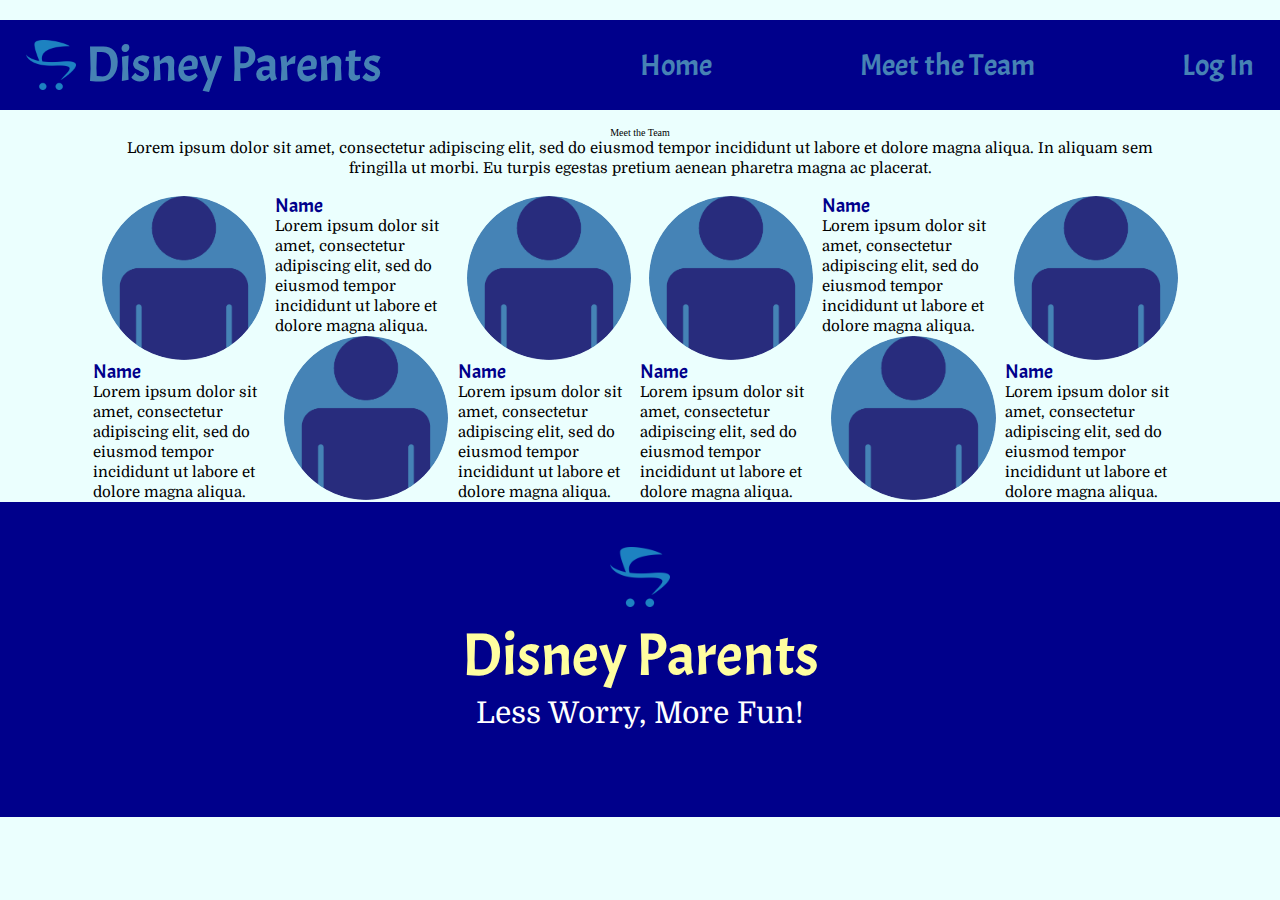
==== about.html @ 9bafa4a0 "Made further progress with the about page css" ====
<!doctype html>

<html lang="en">
<head>
    <meta charset="utf-8">

    <title>Meet the Team</title>
    <link rel="stylesheet" href="css/index.css">  
    <link href="https://fonts.googleapis.com/css?family=Domine&display=swap" rel="stylesheet">
    <link href="https://fonts.googleapis.com/css?family=Acme|Domine&display=swap" rel="stylesheet">
    <meta name="viewport" content="width=device-width, initial-scale=1.0">

</head>

<body>
    <section id="Header">

        <div id="LogoContainer">
            <img src="./images/Logo Image.png" alt="Logo of stylized stroller">
            <h2>Disney Parents</h2>
        </div>
        
        <nav>
            <a href="index.html">Home</a>
            <a href="about.html">Meet the Team</a>
            <a href="#">Log In</a>
        </nav>

    </section>

    <section id="MainContent">

        <div class="AboutHeader">
            <h1>Meet the Team</h1>
            <p>Lorem ipsum dolor sit amet, consectetur adipiscing elit, sed do eiusmod tempor incididunt ut labore et dolore magna aliqua. In aliquam sem fringilla ut morbi. Eu turpis egestas pretium aenean pharetra magna ac placerat.</p>
        </div>
       
        <div class="AboutContent">
          
            <div class="Profile first">
                <div class="AboutPicture">
                    <img src="./images/Placeholder.png" alt="photo of team member">
                </div>

                <div class="AboutBio">
                    <h3>Name</h3>
                    <p>Lorem ipsum dolor sit amet, consectetur adipiscing elit, sed do eiusmod tempor incididunt ut labore et dolore magna aliqua.</p>
                </div>
            </div>
           
            <div class="Profile second">
                <div class="AboutPicture">
                    <img src="./images/Placeholder.png" alt="photo of team member">
                </div>

                <div class="AboutBio">
                    <h3>Name</h3>
                    <p>Lorem ipsum dolor sit amet, consectetur adipiscing elit, sed do eiusmod tempor incididunt ut labore et dolore magna aliqua.</p>
                </div>
            </div>
           
            <div class="Profile first">
                <div class="AboutPicture">
                    <img src="./images/Placeholder.png" alt="photo of team member">
                </div>

                <div class="AboutBio">
                    <h3>Name</h3>
                    <p>Lorem ipsum dolor sit amet, consectetur adipiscing elit, sed do eiusmod tempor incididunt ut labore et dolore magna aliqua.</p>
                </div>
            </div>

            <div class="Profile first">
                <div class="AboutPicture">
                    <img src="./images/Placeholder.png" alt="photo of team member">
                </div>

                <div class="AboutBio">
                    <h3>Name</h3>
                    <p>Lorem ipsum dolor sit amet, consectetur adipiscing elit, sed do eiusmod tempor incididunt ut labore et dolore magna aliqua.</p>
                </div>
            </div>
           
            <div class="Profile second">
                <div class="AboutPicture">
                    <img src="./images/Placeholder.png" alt="photo of team member">
                </div>

                <div class="AboutBio">
                    <h3>Name</h3>
                    <p>Lorem ipsum dolor sit amet, consectetur adipiscing elit, sed do eiusmod tempor incididunt ut labore et dolore magna aliqua.</p>
                </div>
            </div>
           
            <div class="Profile first">
                <div class="AboutPicture">
                    <img src="./images/Placeholder.png" alt="photo of team member">
                </div>

                <div class="AboutBio">
                    <h3>Name</h3>
                    <p>Lorem ipsum dolor sit amet, consectetur adipiscing elit, sed do eiusmod tempor incididunt ut labore et dolore magna aliqua.</p>
                </div>
            </div>
       
        </div> 
      
    </section>

    <div id="Footer">
        <img src="./images/Logo Image.png" alt="Logo of stylized stroller">
        <h2>Disney Parents</h2>
        <p>Less Worry, More Fun!</p>

    </div>

   </body>
---- css/index.css ----
/* http://meyerweb.com/eric/tools/css/reset/ 
   v2.0 | 20110126
   License: none (public domain)
*/
html,
body,
div,
span,
applet,
object,
iframe,
h1,
h2,
h3,
h4,
h5,
h6,
p,
blockquote,
pre,
a,
abbr,
acronym,
address,
big,
cite,
code,
del,
dfn,
em,
img,
ins,
kbd,
q,
s,
samp,
small,
strike,
strong,
sub,
sup,
tt,
var,
b,
u,
i,
center,
dl,
dt,
dd,
ol,
ul,
li,
fieldset,
form,
label,
legend,
table,
caption,
tbody,
tfoot,
thead,
tr,
th,
td,
article,
aside,
canvas,
details,
embed,
figure,
figcaption,
footer,
header,
hgroup,
menu,
nav,
output,
ruby,
section,
summary,
time,
mark,
audio,
video {
  margin: 0;
  padding: 0;
  border: 0;
  font-size: 100%;
  font: inherit;
  vertical-align: baseline;
}
/* HTML5 display-role reset for older browsers */
article,
aside,
details,
figcaption,
figure,
footer,
header,
hgroup,
menu,
nav,
section {
  display: block;
}
body {
  line-height: 1;
}
ol,
ul {
  list-style: none;
}
blockquote,
q {
  quotes: none;
}
blockquote:before,
blockquote:after,
q:before,
q:after {
  content: '';
  content: none;
}
table {
  border-collapse: collapse;
  border-spacing: 0;
}
/* General Styles */
html {
  font-size: 62.5%;
}
body {
  width: 100%;
  margin: 0, auto;
  background-color: #EBFFFE;
}
h2 {
  font-family: 'Acme';
  color: Darkblue;
  font-size: 4rem;
}
h3 {
  font-family: 'Acme';
  color: Darkblue;
  font-size: 2rem;
}
p {
  font-family: 'Domine';
  font-size: 1.5rem;
  line-height: 2rem;
}
.button {
  display: block;
  background-color: #FFFEA0;
  border: solid #C4BA20 2px;
  margin: 11px 0;
  text-align: center;
  padding: 10px 0;
  cursor: pointer;
  width: 32%;
  height: 6vh;
  font-size: 4rem;
  border-radius: 10px;
}
.button a {
  text-decoration: none;
  color: #7A7300;
  font-family: 'Acme';
}
.button:hover {
  background-color: white;
  border-color: #FFFEA0;
}
.button:hover a {
  color: #FFFEA0;
}
#Header {
  display: flex;
  height: 10vh;
  padding: 0 2%;
  margin-top: 20px;
  align-items: center;
  justify-content: space-between;
  background-color: darkblue;
}
#Header #LogoContainer {
  display: flex;
  align-items: center;
}
#Header #LogoContainer img {
  width: 50px;
  height: 50px;
}
#Header #LogoContainer h2 {
  font-size: 5rem;
  margin: 0 10px;
  color: steelblue;
  font-family: 'Acme';
}
#Header nav {
  width: 50%;
  display: flex;
  justify-content: space-between;
}
#Header nav a {
  font-family: 'Acme';
  font-size: 3rem;
  text-decoration: none;
  color: steelblue;
}
#Header nav a:hover {
  color: #FFFEA0;
}
#Footer {
  width: 100%;
  height: 30vh;
  padding-top: 5vh;
  background-color: Darkblue;
  display: flex;
  flex-direction: column;
  align-items: center;
}
#Footer img {
  width: 60px;
  height: 60px;
}
#Footer h2 {
  color: #FFFEA0;
  font-size: 6rem;
  padding: 2vh 0;
}
#Footer p {
  color: white;
  font-size: 3rem;
}
#MainContent {
  width: 95%;
  margin: 0 auto;
  display: flex;
  flex-direction: column;
  justify-content: center;
  align-items: center;
}
#MainContent .FirstSignUp {
  width: 80%;
  padding: 3vh 0.5%;
  margin: 2vh 0;
  background-color: lightblue;
  display: flex;
  flex-direction: column;
  justify-content: center;
  align-items: center;
  border-radius: 10px;
}
#MainContent .FirstSignUp .bodyImage {
  width: 98%;
  margin-bottom: 2vh;
}
#MainContent .FirstSignUp .bodyImage img {
  width: 100%;
  border: solid Darkblue 2px;
}
#MainContent .FirstSignUp p {
  width: 98%;
  margin: 1.5vh 0;
  text-align: justify;
  color: Darkblue;
}
#MainContent .AboutHeader {
  display: flex;
  flex-direction: column;
  align-items: center;
  width: 85%;
  margin: 2vh 0;
}
#MainContent .AboutHeader p {
  text-align: center;
}
#MainContent .AboutContent {
  width: 90%;
  display: flex;
}
#MainContent .AboutContent .Profile {
  width: 30%;
  display: flex;
  justify-content: center;
  align-items: center;
}
#MainContent .AboutContent .Profile .AboutPicture {
  width: 90%;
}
#MainContent .AboutContent .Profile .AboutPicture img {
  width: 100%;
  height: auto;
  border-radius: 50%;
}
#MainContent .AboutContent .Profile.first {
  flex-direction: column;
}
#MainContent .AboutContent .Profile.second {
  flex-direction: column-reverse;
}
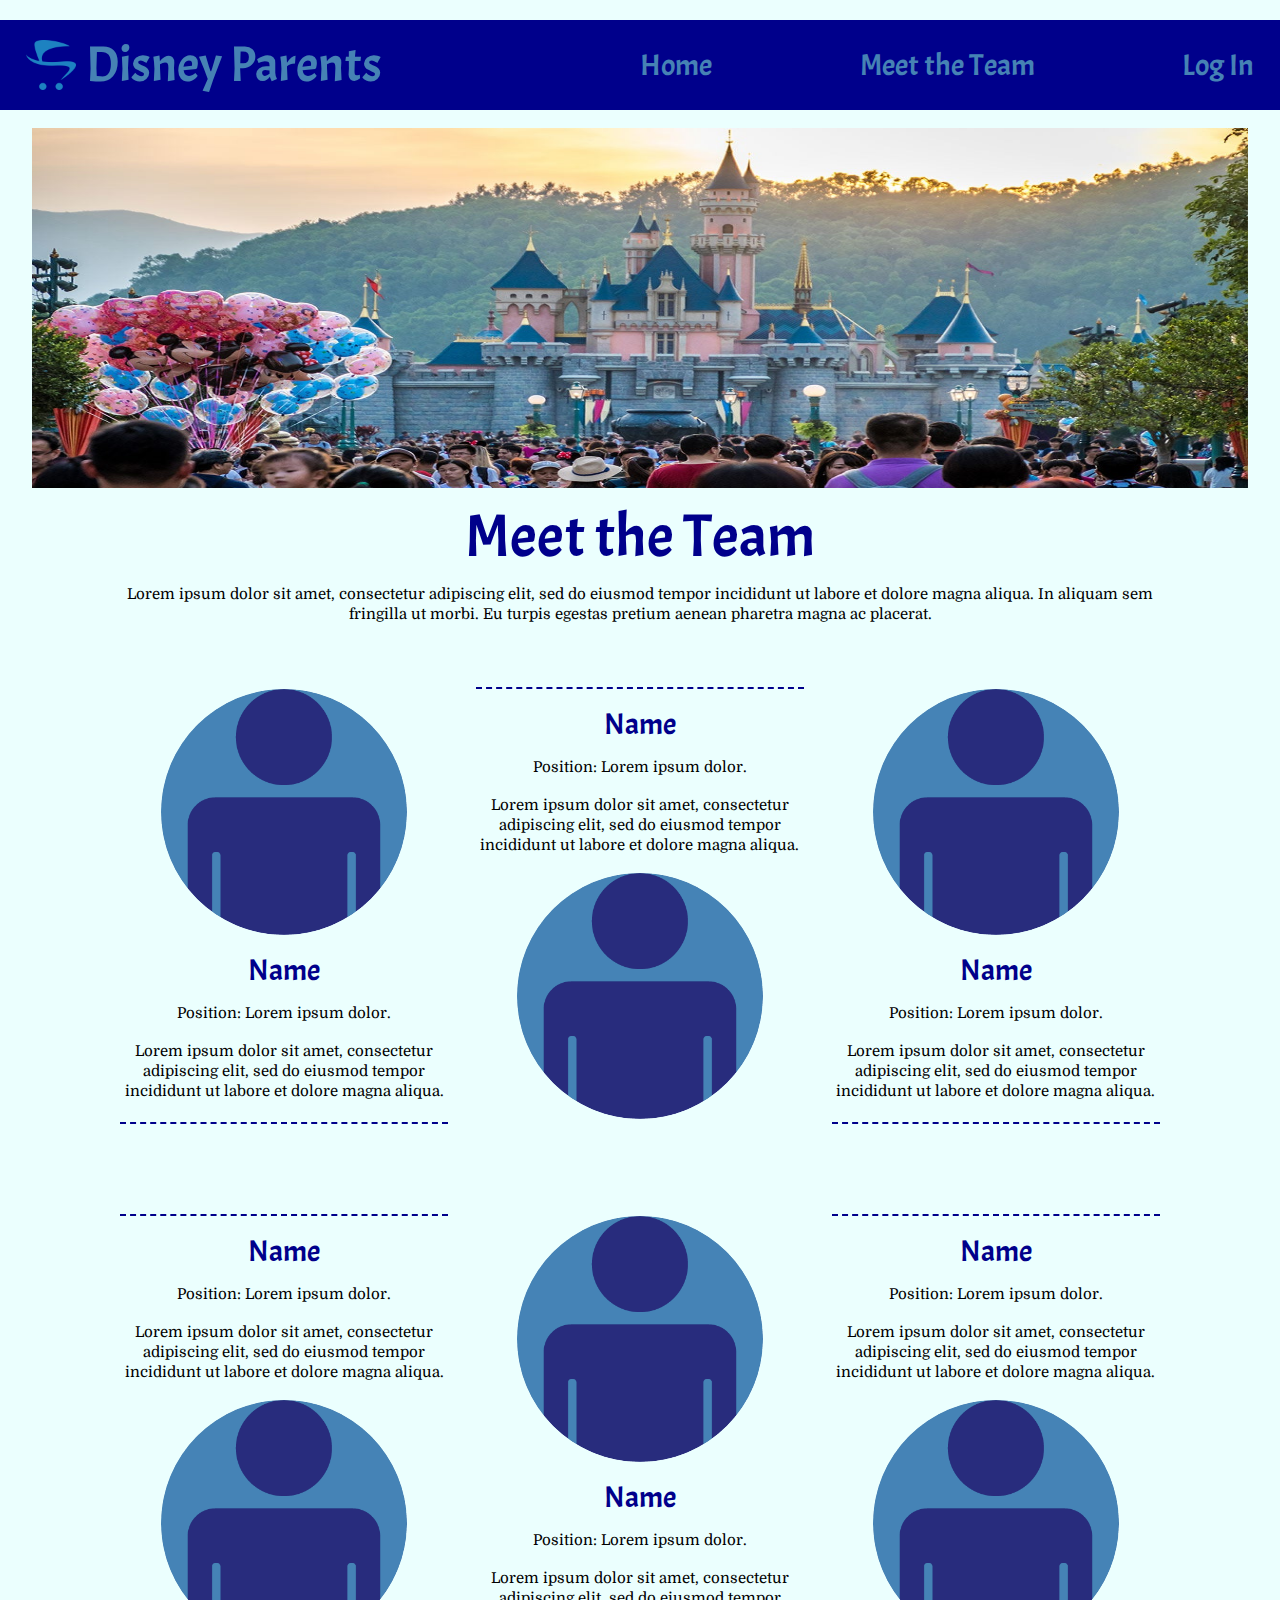
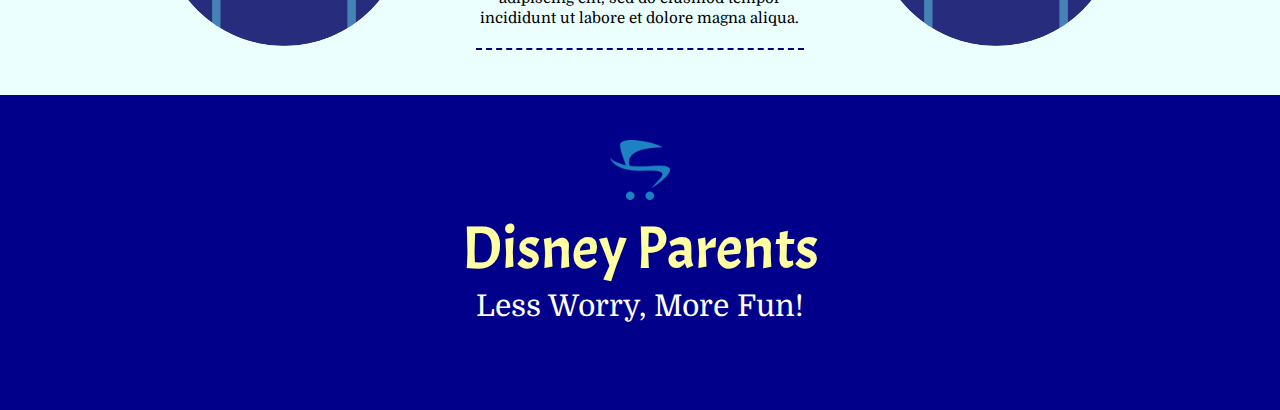
==== commit d0922e72: "Completed media queries for 800px, 700px, and 500px sizes as well as minor edits for further streaml" ====
--- a/about.html
+++ b/about.html
@@ -30,6 +30,10 @@
 
     <section id="MainContent">
 
+        <div id="AboutImage">
+            <img src="./images/DisneyImage1.jpg" alt="">
+        </div>
+
         <div class="AboutHeader">
             <h1>Meet the Team</h1>
             <p>Lorem ipsum dolor sit amet, consectetur adipiscing elit, sed do eiusmod tempor incididunt ut labore et dolore magna aliqua. In aliquam sem fringilla ut morbi. Eu turpis egestas pretium aenean pharetra magna ac placerat.</p>
@@ -44,6 +48,7 @@
 
                 <div class="AboutBio">
                     <h3>Name</h3>
+                    <p>Position: Lorem ipsum dolor.</p>
                     <p>Lorem ipsum dolor sit amet, consectetur adipiscing elit, sed do eiusmod tempor incididunt ut labore et dolore magna aliqua.</p>
                 </div>
             </div>
@@ -55,6 +60,7 @@
 
                 <div class="AboutBio">
                     <h3>Name</h3>
+                    <p>Position: Lorem ipsum dolor.</p>
                     <p>Lorem ipsum dolor sit amet, consectetur adipiscing elit, sed do eiusmod tempor incididunt ut labore et dolore magna aliqua.</p>
                 </div>
             </div>
@@ -66,10 +72,23 @@
 
                 <div class="AboutBio">
                     <h3>Name</h3>
+                    <p>Position: Lorem ipsum dolor.</p>
                     <p>Lorem ipsum dolor sit amet, consectetur adipiscing elit, sed do eiusmod tempor incididunt ut labore et dolore magna aliqua.</p>
                 </div>
             </div>
 
+            <div class="Profile second">
+                <div class="AboutPicture">
+                    <img src="./images/Placeholder.png" alt="photo of team member">
+                </div>
+
+                <div class="AboutBio">
+                    <h3>Name</h3>
+                    <p>Position: Lorem ipsum dolor.</p>
+                    <p>Lorem ipsum dolor sit amet, consectetur adipiscing elit, sed do eiusmod tempor incididunt ut labore et dolore magna aliqua.</p>
+                </div>
+            </div>
+           
             <div class="Profile first">
                 <div class="AboutPicture">
                     <img src="./images/Placeholder.png" alt="photo of team member">
@@ -77,6 +96,7 @@
 
                 <div class="AboutBio">
                     <h3>Name</h3>
+                    <p>Position: Lorem ipsum dolor.</p>
                     <p>Lorem ipsum dolor sit amet, consectetur adipiscing elit, sed do eiusmod tempor incididunt ut labore et dolore magna aliqua.</p>
                 </div>
             </div>
@@ -88,17 +108,7 @@
 
                 <div class="AboutBio">
                     <h3>Name</h3>
-                    <p>Lorem ipsum dolor sit amet, consectetur adipiscing elit, sed do eiusmod tempor incididunt ut labore et dolore magna aliqua.</p>
-                </div>
-            </div>
-           
-            <div class="Profile first">
-                <div class="AboutPicture">
-                    <img src="./images/Placeholder.png" alt="photo of team member">
-                </div>
-
-                <div class="AboutBio">
-                    <h3>Name</h3>
+                    <p>Position: Lorem ipsum dolor.</p>
                     <p>Lorem ipsum dolor sit amet, consectetur adipiscing elit, sed do eiusmod tempor incididunt ut labore et dolore magna aliqua.</p>
                 </div>
             </div>
--- a/css/index.css
+++ b/css/index.css
@@ -1,3 +1,33 @@
+.buttonMix {
+  display: block;
+  background-color: #FFFEA0;
+  border: solid #C4BA20 2px;
+  margin: 11px 0;
+  text-align: center;
+  padding: 10px 0;
+  cursor: pointer;
+  width: 30%;
+  height: 6vh;
+  font-size: 4rem;
+  border-radius: 10px;
+}
+@media (max-width: 700px) {
+  .buttonMix {
+    width: 75%;
+  }
+}
+.buttonMix a {
+  text-decoration: none;
+  color: #7A7300;
+  font-family: 'Acme';
+}
+.buttonMix:hover {
+  background-color: white;
+  border-color: #FFFEA0;
+}
+.buttonMix:hover a {
+  color: #FFFEA0;
+}
 /* http://meyerweb.com/eric/tools/css/reset/ 
    v2.0 | 20110126
    License: none (public domain)
@@ -135,6 +165,11 @@
   margin: 0, auto;
   background-color: #EBFFFE;
 }
+h1 {
+  font-family: 'Acme';
+  color: Darkblue;
+  font-size: 6rem;
+}
 h2 {
   font-family: 'Acme';
   color: Darkblue;
@@ -143,14 +178,173 @@
 h3 {
   font-family: 'Acme';
   color: Darkblue;
-  font-size: 2rem;
+  font-size: 3rem;
 }
 p {
   font-family: 'Domine';
   font-size: 1.5rem;
   line-height: 2rem;
 }
-.button {
+#Header {
+  display: flex;
+  height: 10vh;
+  padding: 0 2%;
+  margin-top: 20px;
+  align-items: center;
+  justify-content: space-between;
+  background-color: darkblue;
+}
+@media (max-width: 700px) {
+  #Header {
+    flex-direction: column;
+    height: auto;
+    padding: 2vh 0;
+  }
+}
+#Header #LogoContainer {
+  display: flex;
+  align-items: center;
+}
+#Header #LogoContainer img {
+  width: 50px;
+  height: 50px;
+}
+#Header #LogoContainer h2 {
+  font-size: 5rem;
+  margin: 0 10px;
+  color: steelblue;
+  font-family: 'Acme';
+}
+@media (max-width: 800px) {
+  #Header #LogoContainer h2 {
+    font-size: 4rem;
+  }
+}
+#Header nav {
+  width: 50%;
+  display: flex;
+  justify-content: space-between;
+}
+@media (max-width: 700px) {
+  #Header nav {
+    width: 90%;
+    margin-top: 2vh;
+  }
+}
+@media (max-width: 500px) {
+  #Header nav {
+    flex-direction: column;
+    width: 100%;
+    align-items: center;
+    border: steelblue solid 1px;
+  }
+}
+#Header nav a {
+  font-family: 'Acme';
+  font-size: 3rem;
+  text-decoration: none;
+  color: steelblue;
+}
+@media (max-width: 500px) {
+  #Header nav a {
+    border: steelblue solid 1px;
+    padding: 1vh 0;
+    width: 100%;
+    text-align: center;
+  }
+}
+#Header nav a:hover {
+  color: #FFFEA0;
+}
+#Footer {
+  width: 100%;
+  height: 30vh;
+  padding-top: 5vh;
+  background-color: Darkblue;
+  display: flex;
+  flex-direction: column;
+  align-items: center;
+}
+#Footer img {
+  width: 60px;
+  height: 60px;
+}
+#Footer h2 {
+  color: #FFFEA0;
+  font-size: 6rem;
+  padding: 2vh 0;
+}
+#Footer p {
+  color: white;
+  font-size: 3rem;
+}
+/* Page Styles */
+#MainContent {
+  width: 95%;
+  margin: 0 auto;
+  display: flex;
+  flex-direction: column;
+  justify-content: center;
+  align-items: center;
+}
+@media (max-width: 500px) {
+  #MainContent {
+    width: 100%;
+  }
+}
+#MainContent .FirstSignUp {
+  width: 80%;
+  padding: 3vh 0.5%;
+  margin: 2vh 0;
+  background-color: lightblue;
+  display: flex;
+  flex-direction: column;
+  justify-content: center;
+  align-items: center;
+  border-radius: 10px;
+}
+@media (max-width: 700px) {
+  #MainContent .FirstSignUp {
+    width: 95%;
+  }
+}
+@media (max-width: 500px) {
+  #MainContent .FirstSignUp {
+    width: 100%;
+    border-radius: 0px;
+  }
+}
+#MainContent .FirstSignUp .bodyImage {
+  width: 98%;
+  margin-bottom: 2vh;
+}
+@media (max-width: 500px) {
+  #MainContent .FirstSignUp .bodyImage {
+    width: 100%;
+  }
+}
+#MainContent .FirstSignUp .bodyImage img {
+  width: 100%;
+  border: solid Darkblue 2px;
+}
+@media (max-width: 500px) {
+  #MainContent .FirstSignUp .bodyImage img {
+    border-left: none;
+    border-right: none;
+  }
+}
+#MainContent .FirstSignUp p {
+  width: 98%;
+  margin: 1.5vh 0;
+  text-align: justify;
+  color: Darkblue;
+}
+@media (max-width: 500px) {
+  #MainContent .FirstSignUp p {
+    width: 90%;
+  }
+}
+#MainContent .FirstSignUp .button {
   display: block;
   background-color: #FFFEA0;
   border: solid #C4BA20 2px;
@@ -158,114 +352,37 @@
   text-align: center;
   padding: 10px 0;
   cursor: pointer;
-  width: 32%;
+  width: 30%;
   height: 6vh;
   font-size: 4rem;
   border-radius: 10px;
 }
-.button a {
+@media (max-width: 700px) {
+  #MainContent .FirstSignUp .button {
+    width: 75%;
+  }
+}
+#MainContent .FirstSignUp .button a {
   text-decoration: none;
   color: #7A7300;
   font-family: 'Acme';
 }
-.button:hover {
+#MainContent .FirstSignUp .button:hover {
   background-color: white;
   border-color: #FFFEA0;
 }
-.button:hover a {
+#MainContent .FirstSignUp .button:hover a {
   color: #FFFEA0;
 }
-#Header {
-  display: flex;
-  height: 10vh;
-  padding: 0 2%;
-  margin-top: 20px;
-  align-items: center;
-  justify-content: space-between;
-  background-color: darkblue;
-}
-#Header #LogoContainer {
-  display: flex;
-  align-items: center;
-}
-#Header #LogoContainer img {
-  width: 50px;
-  height: 50px;
-}
-#Header #LogoContainer h2 {
-  font-size: 5rem;
-  margin: 0 10px;
-  color: steelblue;
-  font-family: 'Acme';
-}
-#Header nav {
-  width: 50%;
-  display: flex;
-  justify-content: space-between;
-}
-#Header nav a {
-  font-family: 'Acme';
-  font-size: 3rem;
-  text-decoration: none;
-  color: steelblue;
-}
-#Header nav a:hover {
-  color: #FFFEA0;
-}
-#Footer {
-  width: 100%;
-  height: 30vh;
-  padding-top: 5vh;
-  background-color: Darkblue;
-  display: flex;
-  flex-direction: column;
-  align-items: center;
-}
-#Footer img {
-  width: 60px;
-  height: 60px;
-}
-#Footer h2 {
-  color: #FFFEA0;
-  font-size: 6rem;
-  padding: 2vh 0;
-}
-#Footer p {
-  color: white;
-  font-size: 3rem;
-}
-#MainContent {
-  width: 95%;
-  margin: 0 auto;
-  display: flex;
-  flex-direction: column;
-  justify-content: center;
-  align-items: center;
-}
-#MainContent .FirstSignUp {
-  width: 80%;
-  padding: 3vh 0.5%;
-  margin: 2vh 0;
-  background-color: lightblue;
-  display: flex;
-  flex-direction: column;
-  justify-content: center;
-  align-items: center;
-  border-radius: 10px;
-}
-#MainContent .FirstSignUp .bodyImage {
-  width: 98%;
-  margin-bottom: 2vh;
-}
-#MainContent .FirstSignUp .bodyImage img {
-  width: 100%;
-  border: solid Darkblue 2px;
-}
-#MainContent .FirstSignUp p {
-  width: 98%;
-  margin: 1.5vh 0;
-  text-align: justify;
-  color: Darkblue;
+#MainContent #AboutImage {
+  width: 100%;
+  height: 40vh;
+  margin-top: 2vh;
+}
+#MainContent #AboutImage img {
+  width: 100%;
+  height: 40vh;
+  object-fit: fill;
 }
 #MainContent .AboutHeader {
   display: flex;
@@ -276,28 +393,56 @@
 }
 #MainContent .AboutHeader p {
   text-align: center;
+  margin-top: 2vh;
 }
 #MainContent .AboutContent {
   width: 90%;
   display: flex;
+  flex-wrap: wrap;
+  justify-content: space-evenly;
 }
 #MainContent .AboutContent .Profile {
   width: 30%;
   display: flex;
   justify-content: center;
   align-items: center;
+  margin: 5vh 0;
+}
+@media (max-width: 500px) {
+  #MainContent .AboutContent .Profile {
+    width: 100%;
+  }
 }
 #MainContent .AboutContent .Profile .AboutPicture {
-  width: 90%;
+  width: 75%;
 }
 #MainContent .AboutContent .Profile .AboutPicture img {
   width: 100%;
   height: auto;
   border-radius: 50%;
 }
+#MainContent .AboutContent .Profile h3 {
+  text-align: center;
+  margin: 2vh 0;
+}
+#MainContent .AboutContent .Profile p {
+  text-align: center;
+  margin: 2vh 0;
+}
 #MainContent .AboutContent .Profile.first {
   flex-direction: column;
+  padding: 0.25vh 0;
+  border-bottom: dashed Darkblue 2px;
 }
 #MainContent .AboutContent .Profile.second {
   flex-direction: column-reverse;
-}
+  padding: 0.25vh 0;
+  border-top: dashed Darkblue 2px;
+}
+@media (max-width: 500px) {
+  #MainContent .AboutContent .Profile.second {
+    flex-direction: column;
+    border-top: none;
+    border-bottom: dashed Darkblue 2px;
+  }
+}
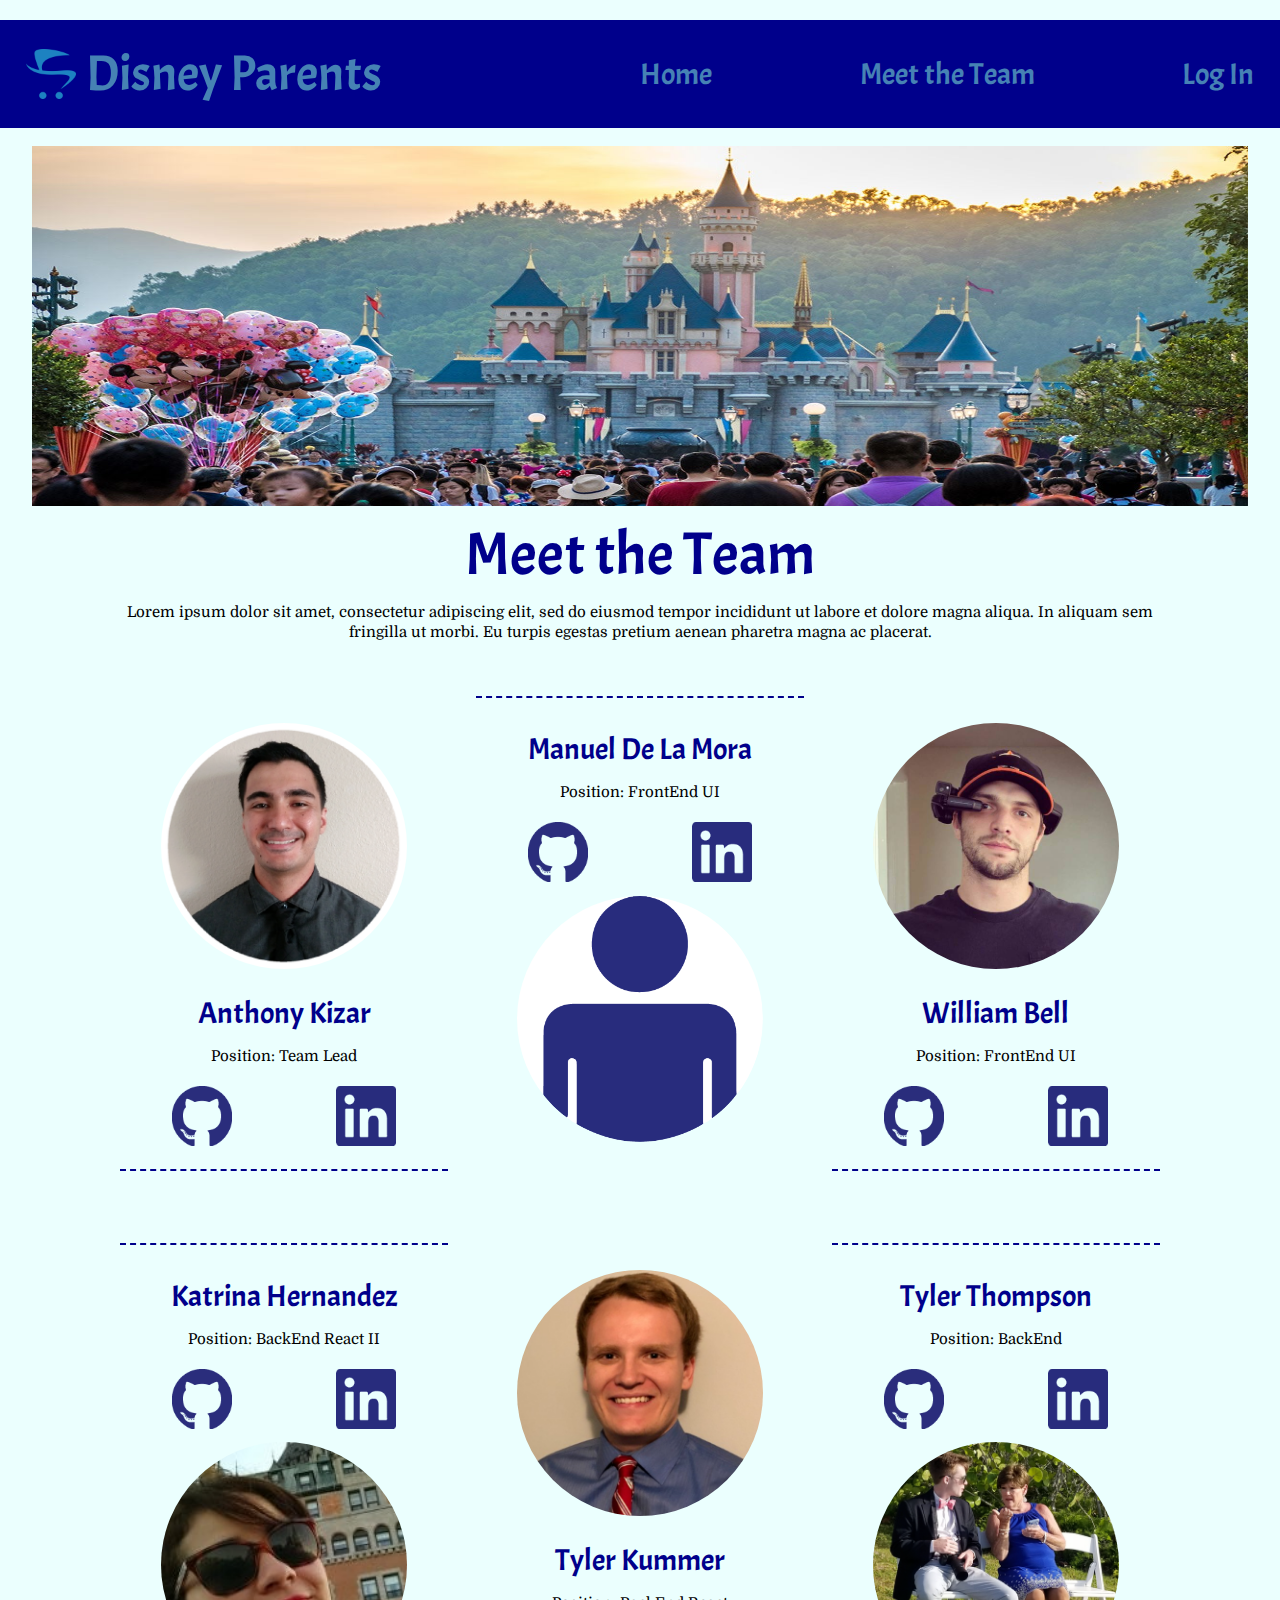
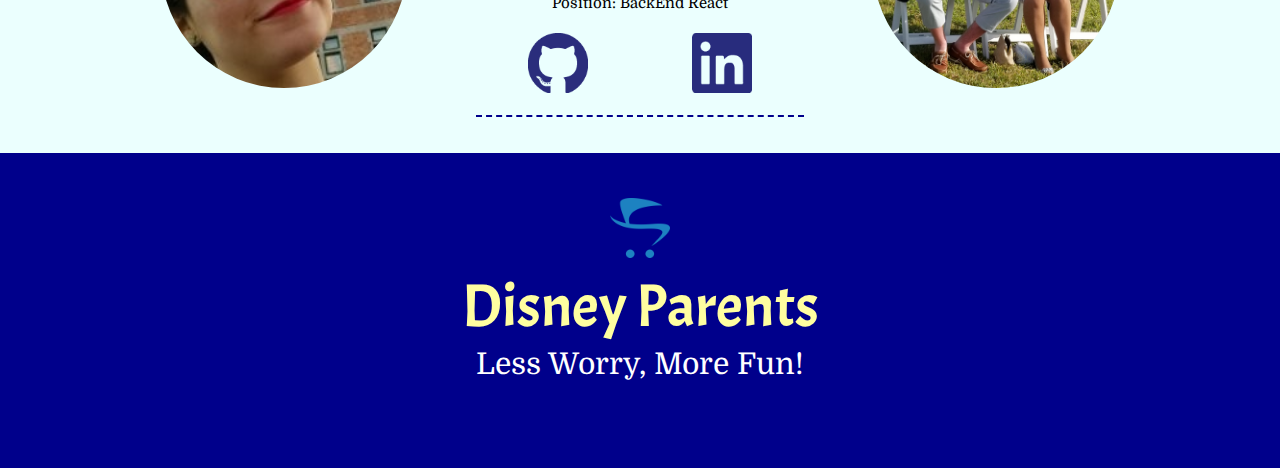
==== commit daec2950: "Making final edits and added links to github and linkedin for each member of the team" ====
--- a/about.html
+++ b/about.html
@@ -23,7 +23,7 @@
         <nav>
             <a href="index.html">Home</a>
             <a href="about.html">Meet the Team</a>
-            <a href="#">Log In</a>
+            <a href="https://disneyfrontend.now.sh/">Log In</a>
         </nav>
 
     </section>
@@ -43,13 +43,16 @@
           
             <div class="Profile first">
                 <div class="AboutPicture">
-                    <img src="./images/Placeholder.png" alt="photo of team member">
+                    <img src="./images/profileImage1.png" alt="photo of team member">
                 </div>
 
                 <div class="AboutBio">
-                    <h3>Name</h3>
-                    <p>Position: Lorem ipsum dolor.</p>
-                    <p>Lorem ipsum dolor sit amet, consectetur adipiscing elit, sed do eiusmod tempor incididunt ut labore et dolore magna aliqua.</p>
+                    <h3>Anthony Kizar</h3>
+                    <p>Position: Team Lead</p>
+                    <div class="links">
+                        <a href=""><img src="./images/GitHub.png" alt="GitHub Logo"></a>
+                        <a href=""><img src="./images/LinkedIn.png" alt="LinkedIn Logo"></a>                       
+                    </div>
                 </div>
             </div>
            
@@ -59,57 +62,72 @@
                 </div>
 
                 <div class="AboutBio">
-                    <h3>Name</h3>
-                    <p>Position: Lorem ipsum dolor.</p>
-                    <p>Lorem ipsum dolor sit amet, consectetur adipiscing elit, sed do eiusmod tempor incididunt ut labore et dolore magna aliqua.</p>
+                    <h3>Manuel De La Mora</h3>
+                    <p>Position: FrontEnd UI</p>
+                    <div class="links">
+                        <a href="https://github.com/redpage001"><img src="./images/GitHub.png" alt="GitHub Logo"></a> 
+                        <a href="https://www.linkedin.com/in/manuel-de-la-mora-4b9606120/"><img src="./images/LinkedIn.png" alt="LinkedIn Logo"></a>
+                    </div>
                 </div>
             </div>
            
             <div class="Profile first">
                 <div class="AboutPicture">
-                    <img src="./images/Placeholder.png" alt="photo of team member">
+                    <img src="./images/profileImage3.jpeg" alt="photo of team member">
                 </div>
 
                 <div class="AboutBio">
-                    <h3>Name</h3>
-                    <p>Position: Lorem ipsum dolor.</p>
-                    <p>Lorem ipsum dolor sit amet, consectetur adipiscing elit, sed do eiusmod tempor incididunt ut labore et dolore magna aliqua.</p>
+                    <h3>William Bell</h3>
+                    <p>Position: FrontEnd UI</p>
+                    <div class="links">
+                        <a href="https://github.com/W-B28/"><img src="./images/GitHub.png" alt="GitHub Logo"></a>
+                        <a href="#"><img src="./images/LinkedIn.png" alt="LinkedIn Logo"></a>   
+                    </div>
                 </div>
             </div>
 
             <div class="Profile second">
                 <div class="AboutPicture">
-                    <img src="./images/Placeholder.png" alt="photo of team member">
+                    <img src="./images/profileImage4.jpeg" alt="photo of team member">
                 </div>
 
                 <div class="AboutBio">
-                    <h3>Name</h3>
-                    <p>Position: Lorem ipsum dolor.</p>
-                    <p>Lorem ipsum dolor sit amet, consectetur adipiscing elit, sed do eiusmod tempor incididunt ut labore et dolore magna aliqua.</p>
+                    <h3>Katrina Hernandez</h3>
+                    <p>Position: BackEnd React II</p>
+                    <div class="links">
+                        <a href="https://github.com/abqkatrina"><img src="./images/GitHub.png" alt="GitHub Logo"></a>
+                        <a href="https://www.linkedin.com/in/abqkatrina/"><img src="./images/LinkedIn.png" alt="LinkedIn Logo"></a>   
+                    </div>
                 </div>
             </div>
            
             <div class="Profile first">
                 <div class="AboutPicture">
-                    <img src="./images/Placeholder.png" alt="photo of team member">
+                    <img src="./images/profileImage5.png" alt="photo of team member">
                 </div>
 
                 <div class="AboutBio">
-                    <h3>Name</h3>
-                    <p>Position: Lorem ipsum dolor.</p>
-                    <p>Lorem ipsum dolor sit amet, consectetur adipiscing elit, sed do eiusmod tempor incididunt ut labore et dolore magna aliqua.</p>
+                    <h3>Tyler Kummer</h3>
+                    <p>Position: BackEnd React</p>
+                    <div class="links">
+                        <a href=""><img src="./images/GitHub.png" alt="GitHub Logo"></a>
+                        <a href=""><img src="./images/LinkedIn.png" alt="LinkedIn Logo"></a>   
+                    </div>
                 </div>
             </div>
            
             <div class="Profile second">
                 <div class="AboutPicture">
-                    <img src="./images/Placeholder.png" alt="photo of team member">
+                    <img src="./images/profileImage6.png" alt="photo of team member">
                 </div>
 
                 <div class="AboutBio">
-                    <h3>Name</h3>
-                    <p>Position: Lorem ipsum dolor.</p>
-                    <p>Lorem ipsum dolor sit amet, consectetur adipiscing elit, sed do eiusmod tempor incididunt ut labore et dolore magna aliqua.</p>
+                    <h3>Tyler Thompson</h3>
+                    <p>Position: BackEnd</p>
+                    <div class="links">
+                        <a href="https://github.com/adastraz"><img src="./images/GitHub.png" alt="GitHub Logo"></a>
+                        <a href="https://www.linkedin.com/in/tyler-thompson-461963124/"><img src="./images/LinkedIn.png" alt="LinkedIn Logo"></a>   
+                    </div>
                 </div>
             </div>
        
--- a/css/index.css
+++ b/css/index.css
@@ -114,7 +114,6 @@
 audio,
 video {
   margin: 0;
-  padding: 0;
   border: 0;
   font-size: 100%;
   font: inherit;
@@ -188,7 +187,7 @@
 #Header {
   display: flex;
   height: 10vh;
-  padding: 0 2%;
+  padding: 1vh 2%;
   margin-top: 20px;
   align-items: center;
   justify-content: space-between;
@@ -406,20 +405,26 @@
   display: flex;
   justify-content: center;
   align-items: center;
-  margin: 5vh 0;
+  margin: 4vh 0;
+  padding: 2vh 0;
 }
 @media (max-width: 500px) {
   #MainContent .AboutContent .Profile {
     width: 100%;
+    padding-bottom: 3vh;
   }
 }
 #MainContent .AboutContent .Profile .AboutPicture {
   width: 75%;
+  padding: 1vh 0;
 }
 #MainContent .AboutContent .Profile .AboutPicture img {
   width: 100%;
   height: auto;
   border-radius: 50%;
+}
+#MainContent .AboutContent .Profile .AboutBio {
+  width: 100%;
 }
 #MainContent .AboutContent .Profile h3 {
   text-align: center;
@@ -429,18 +434,38 @@
   text-align: center;
   margin: 2vh 0;
 }
-#MainContent .AboutContent .Profile.first {
+#MainContent .AboutContent .Profile .links {
+  display: flex;
+  justify-content: space-around;
+  width: 100%;
+  padding: 0.25vh 0;
+}
+#MainContent .AboutContent .Profile .links img {
+  width: 60px;
+}
+#MainContent .AboutContent .Profile .links img:hover {
+  transform: scale(0.95);
+}
+@media (max-width: 700px) {
+  #MainContent .AboutContent .Profile .links img {
+    width: 40px;
+  }
+}
+@media (max-width: 500px) {
+  #MainContent .AboutContent .Profile .links img {
+    width: 60px;
+  }
+}
+#MainContent .Profile.first {
   flex-direction: column;
-  padding: 0.25vh 0;
   border-bottom: dashed Darkblue 2px;
 }
-#MainContent .AboutContent .Profile.second {
+#MainContent .Profile.second {
   flex-direction: column-reverse;
-  padding: 0.25vh 0;
   border-top: dashed Darkblue 2px;
 }
 @media (max-width: 500px) {
-  #MainContent .AboutContent .Profile.second {
+  #MainContent .Profile.second {
     flex-direction: column;
     border-top: none;
     border-bottom: dashed Darkblue 2px;
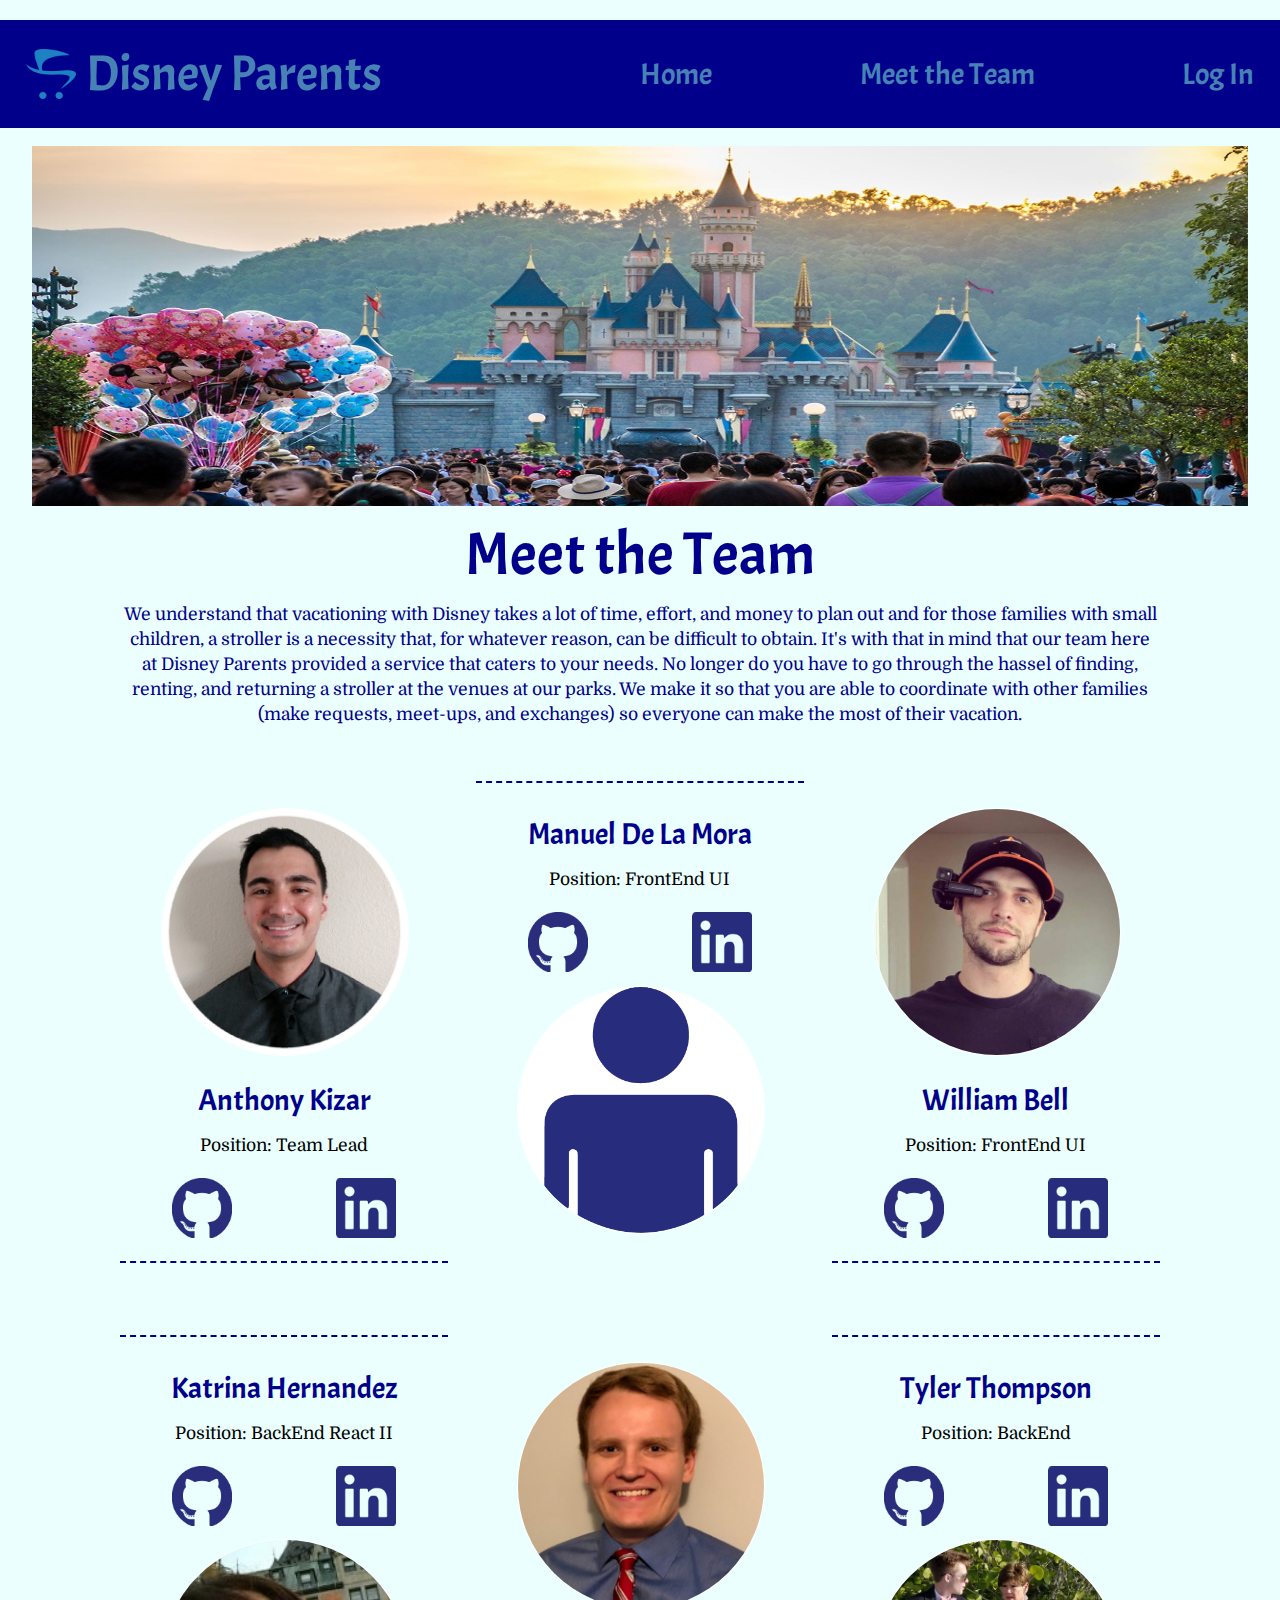
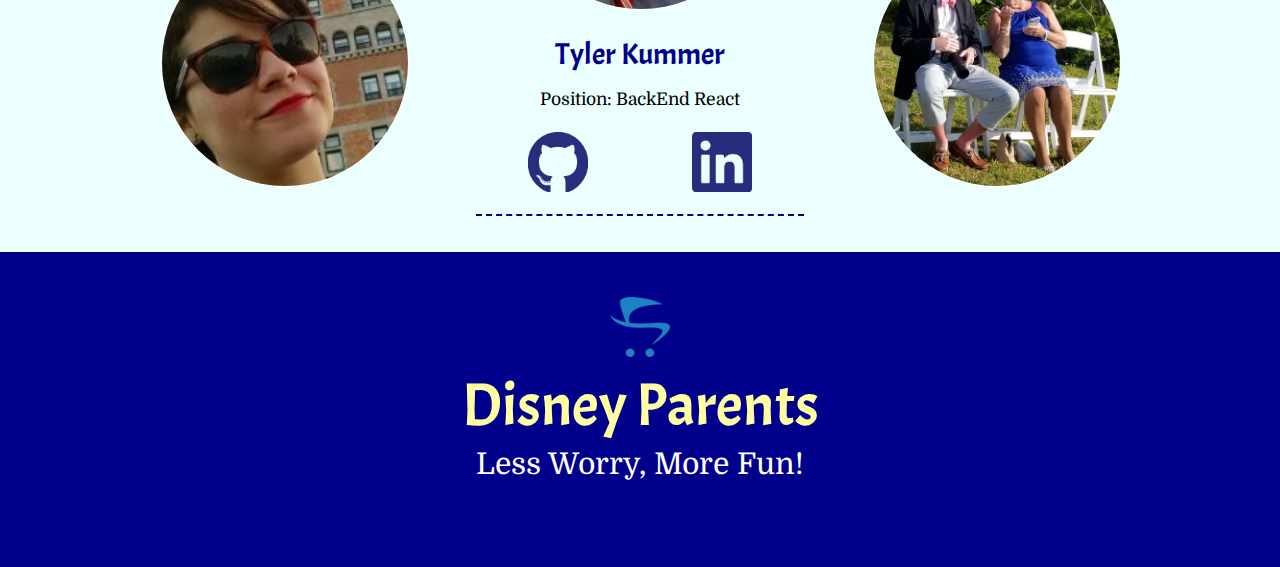
==== commit 69322c8f: "Just more minor tweaks to the aesthetics" ====
--- a/about.html
+++ b/about.html
@@ -36,7 +36,7 @@
 
         <div class="AboutHeader">
             <h1>Meet the Team</h1>
-            <p>Lorem ipsum dolor sit amet, consectetur adipiscing elit, sed do eiusmod tempor incididunt ut labore et dolore magna aliqua. In aliquam sem fringilla ut morbi. Eu turpis egestas pretium aenean pharetra magna ac placerat.</p>
+            <p>We understand that vacationing with Disney takes a lot of time, effort, and money to plan out and for those families with small children, a stroller is a necessity that, for whatever reason, can be difficult to obtain. It's with that in mind that our team here at Disney Parents provided a service that caters to your needs. No longer do you have to go through the hassel of finding, renting, and returning a stroller at the venues at our parks. We make it so that you are able to coordinate with other families (make requests, meet-ups, and exchanges) so everyone can make the most of their vacation.</p>
         </div>
        
         <div class="AboutContent">
--- a/css/index.css
+++ b/css/index.css
@@ -181,8 +181,8 @@
 }
 p {
   font-family: 'Domine';
-  font-size: 1.5rem;
-  line-height: 2rem;
+  font-size: 1.75rem;
+  line-height: 2.25rem;
 }
 #Header {
   display: flex;
@@ -292,7 +292,7 @@
   }
 }
 #MainContent .FirstSignUp {
-  width: 80%;
+  width: 85%;
   padding: 3vh 0.5%;
   margin: 2vh 0;
   background-color: lightblue;
@@ -335,7 +335,8 @@
 #MainContent .FirstSignUp p {
   width: 98%;
   margin: 1.5vh 0;
-  text-align: justify;
+  text-align: center;
+  line-height: 2.5rem;
   color: Darkblue;
 }
 @media (max-width: 500px) {
@@ -393,6 +394,8 @@
 #MainContent .AboutHeader p {
   text-align: center;
   margin-top: 2vh;
+  line-height: 2.5rem;
+  color: Darkblue;
 }
 #MainContent .AboutContent {
   width: 90%;
@@ -422,6 +425,7 @@
   width: 100%;
   height: auto;
   border-radius: 50%;
+  border: solid white 1px;
 }
 #MainContent .AboutContent .Profile .AboutBio {
   width: 100%;
@@ -432,6 +436,7 @@
 }
 #MainContent .AboutContent .Profile p {
   text-align: center;
+  line-height: 2.5rem;
   margin: 2vh 0;
 }
 #MainContent .AboutContent .Profile .links {
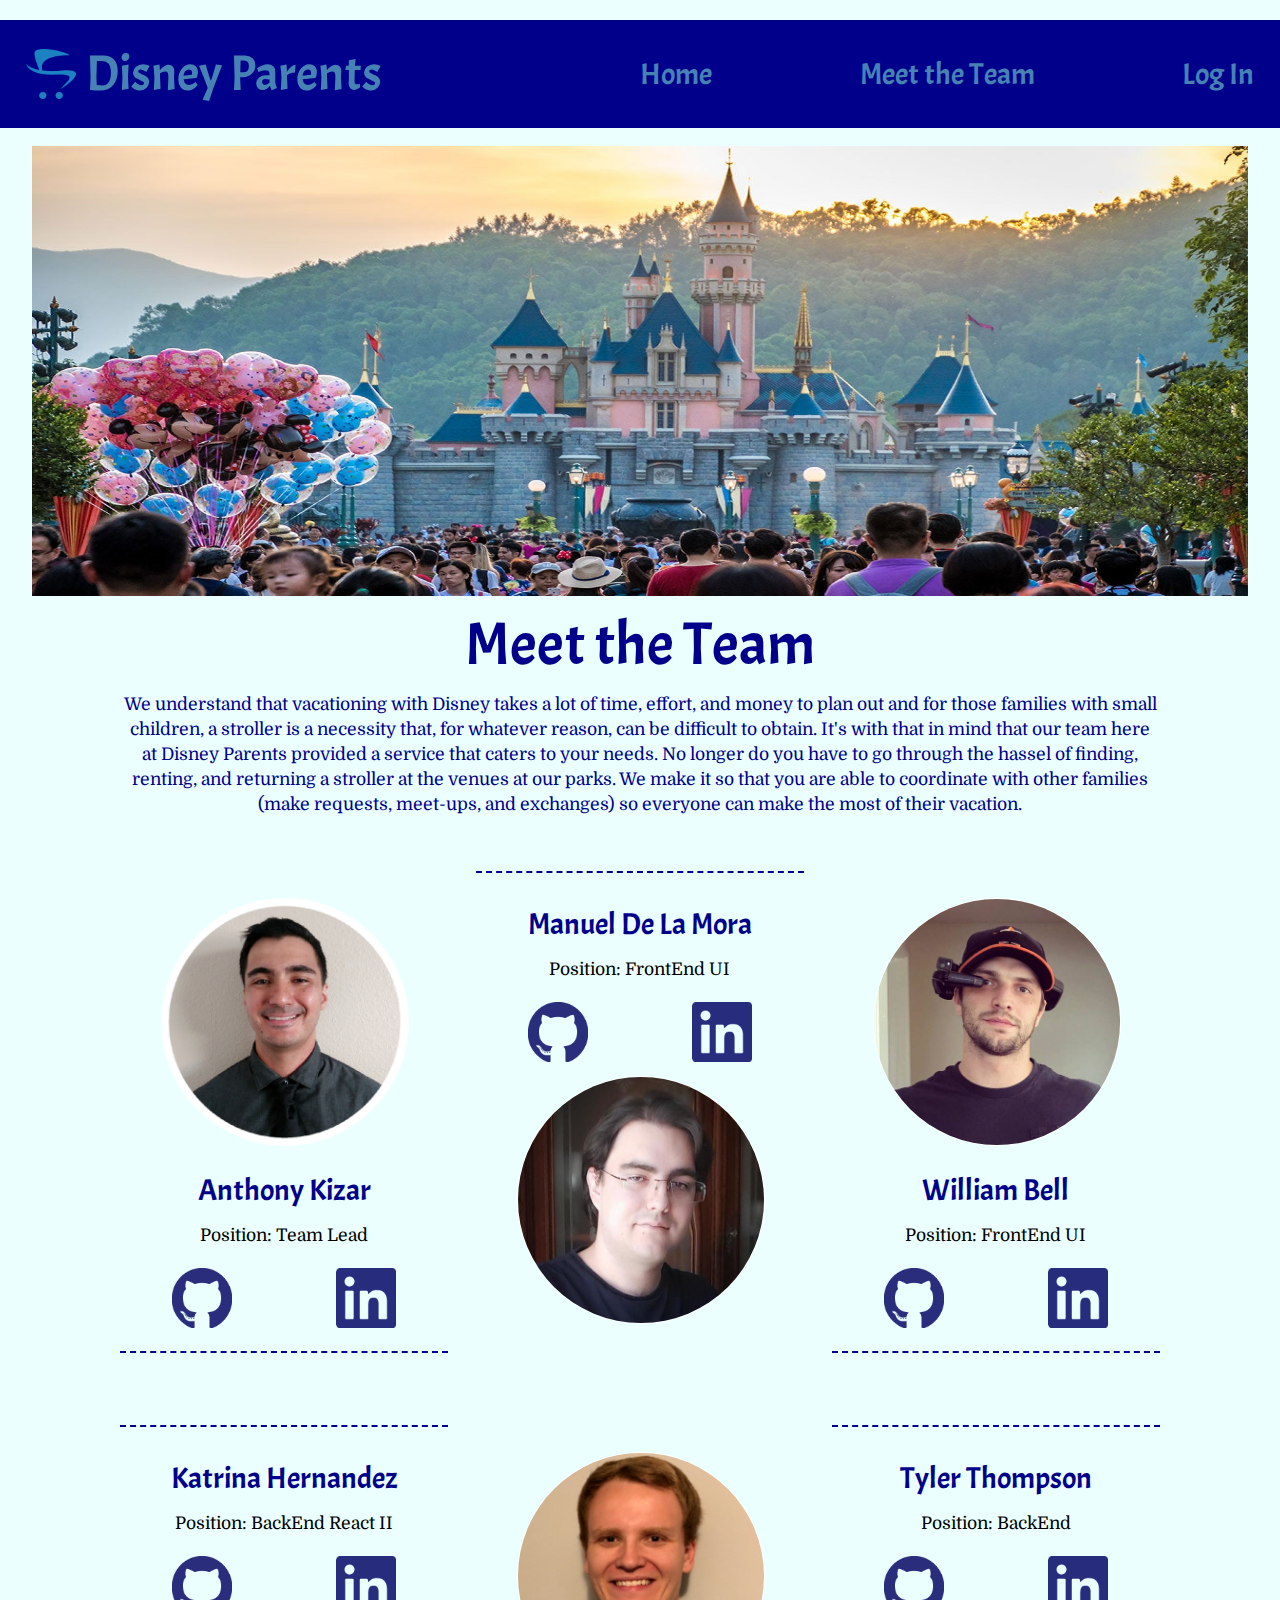
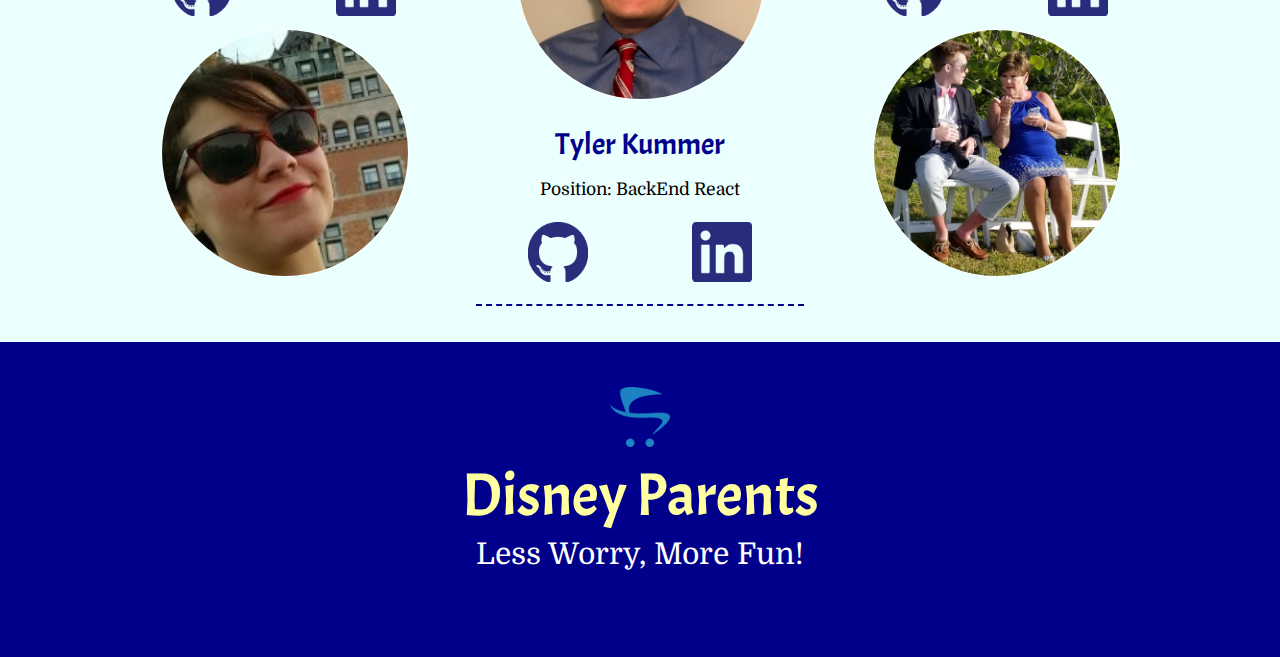
==== commit d07cfbf6: "more minute changes" ====
--- a/about.html
+++ b/about.html
@@ -58,7 +58,7 @@
            
             <div class="Profile second">
                 <div class="AboutPicture">
-                    <img src="./images/Placeholder.png" alt="photo of team member">
+                    <img src="./images/profileImage2.jpeg" alt="photo of team member">
                 </div>
 
                 <div class="AboutBio">
--- a/css/index.css
+++ b/css/index.css
@@ -184,6 +184,7 @@
   font-size: 1.75rem;
   line-height: 2.25rem;
 }
+/* Nav and Footer Styles */
 #Header {
   display: flex;
   height: 10vh;
@@ -376,12 +377,12 @@
 }
 #MainContent #AboutImage {
   width: 100%;
-  height: 40vh;
+  height: 50vh;
   margin-top: 2vh;
 }
 #MainContent #AboutImage img {
   width: 100%;
-  height: 40vh;
+  height: 50vh;
   object-fit: fill;
 }
 #MainContent .AboutHeader {
